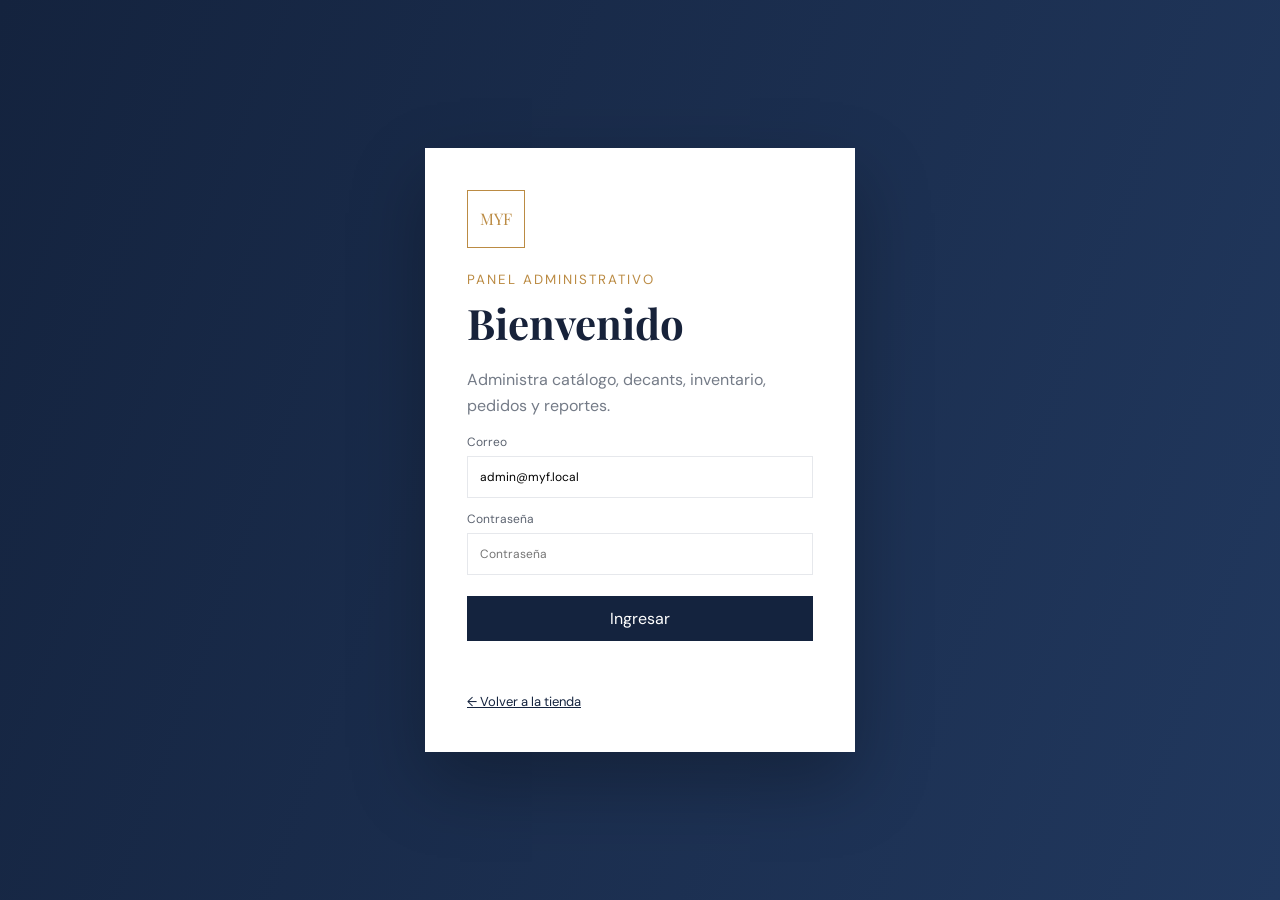
==== frontend/admin.html @ 6dc984df "subir sistema MYFperfumeria" ====
<!doctype html>
<html lang="es"><head><meta charset="utf-8"><meta name="viewport" content="width=device-width,initial-scale=1"><title>MYF Perfumes | Administración</title><link rel="preconnect" href="https://fonts.googleapis.com"><link rel="preconnect" href="https://fonts.gstatic.com" crossorigin><link href="https://fonts.googleapis.com/css2?family=DM+Sans:wght@400;500;600;700&family=Playfair+Display:wght@600;700&display=swap" rel="stylesheet"><link rel="stylesheet" href="admin.css"></head>
<body>
<section class="login-screen" id="loginScreen"><div class="login-card"><div class="admin-logo"><span>MYF</span></div><small>Panel administrativo</small><h1>Bienvenido</h1><p>Administra catálogo, decants, inventario, pedidos y reportes.</p><label>Correo<input id="email" value="admin@myf.local"></label><label>Contraseña<input id="password" type="password" placeholder="Contraseña"></label><button id="login">Ingresar</button><p class="error" id="loginMsg"></p><a href="index.html">← Volver a la tienda</a></div></section>
<div class="admin-shell" id="app" hidden>
<aside class="sidebar"><div class="side-brand"><span>MYF</span><b>MYF Perfumes</b></div><nav><button data-tab="dashboard" class="active">⌂ <span>Dashboard</span></button><button data-tab="productos">◇ <span>Productos</span></button><button data-tab="inventario">▤ <span>Inventario</span></button><button data-tab="ventas">＋ <span>Nueva venta</span></button><button data-tab="pedidos">▣ <span>Pedidos</span></button><button data-tab="clientes">◎ <span>Clientes</span></button><button data-tab="alertas">! <span>Alertas</span></button><button data-tab="reportes">▥ <span>Reportes</span></button></nav><button class="logout" id="logout">Salir</button></aside>
<main class="admin-main"><header class="topbar"><div><small>Administración</small><h2 id="pageTitle">Dashboard</h2></div><a href="index.html" target="_blank">Ver tienda ↗</a></header>
<section class="tab" id="dashboard"><div class="stats" id="dashboardStats"></div><div class="two-cols"><div class="panel"><div class="panel-head"><h3>Productos con atención</h3><button data-tab-jump="inventario">Ver inventario</button></div><div id="dashboardInventory"></div></div><div class="panel"><div class="panel-head"><h3>Alertas recientes</h3><button data-tab-jump="alertas">Ver alertas</button></div><div id="dashboardAlerts"></div></div></div></section>
<section class="tab" id="productos" hidden><div class="panel"><div class="panel-head"><div><h3>Catálogo</h3><p>Crea perfumes y configura botella, decants de 5 ml, 10 ml y 30 ml.</p></div><div class="catalog-actions"><button id="newBrand">+ Marca</button><button id="newCategory">+ Categoría</button><button class="primary" id="newProduct">+ Nuevo producto</button></div></div><div class="table-wrap"><table><thead><tr><th>Producto</th><th>Marca</th><th>Género</th><th>Presentaciones</th><th>Desde</th><th></th></tr></thead><tbody id="productRows"></tbody></table></div></div></section>
<section class="tab" id="inventario" hidden><div class="panel"><div class="panel-head"><div><h3>Inventario</h3><p>Botellas cerradas y mililitros disponibles para decants.</p></div><button id="reloadInventory">Actualizar</button></div><div class="inventory-grid" id="inventoryGrid"></div></div><div class="panel"><h3>Últimos movimientos</h3><div class="table-wrap"><table><thead><tr><th>Fecha</th><th>Producto ID</th><th>Movimiento</th><th>Cantidad</th><th>Motivo</th></tr></thead><tbody id="movementRows"></tbody></table></div></div></section>
<section class="tab" id="ventas" hidden><div class="panel narrow"><h3>Registrar venta directa</h3><p>Para ventas en feria, Instagram o local.</p><div class="form-grid"><label>Producto<select id="saleProduct"></select></label><label>Presentación<select id="salePresentation"></select></label><label>Cantidad<input id="saleQty" type="number" min="1" value="1"></label><label>Método de pago<select id="salePay"><option>EFECTIVO</option><option>YAPE</option><option>PLIN</option><option>TRANSFERENCIA</option><option>TARJETA</option><option>OTRO</option></select></label></div><label>Observación<textarea id="saleNotes" rows="2"></textarea></label><button class="primary" id="makeSale">Registrar venta</button><p id="saleMsg"></p></div></section>
<section class="tab" id="pedidos" hidden><div class="panel"><div class="panel-head"><div><h3>Pedidos y ventas</h3><p>Actualiza el estado de pedidos provenientes de la tienda.</p></div><button id="reloadOrders">Actualizar</button></div><div id="ordersList"></div></div></section>
<section class="tab" id="clientes" hidden><div class="panel"><h3>Clientes</h3><div class="table-wrap"><table><thead><tr><th>Cliente</th><th>Teléfono</th><th>Correo</th><th>Dirección</th></tr></thead><tbody id="clientRows"></tbody></table></div></div></section>
<section class="tab" id="alertas" hidden><div class="panel"><div class="panel-head"><h3>Alertas de inventario</h3><button id="reloadAlerts">Actualizar</button></div><div id="alertsList"></div></div></section>
<section class="tab" id="reportes" hidden><div class="stats" id="reportStats"></div><div class="two-cols"><div class="panel"><h3>Ventas por día</h3><div id="dailyReports"></div></div><div class="panel"><h3>Productos / presentaciones más vendidos</h3><div id="productReports"></div></div></div></section>
</main></div>

<div class="modal" id="productModal"><div class="modal-card"><button class="close" id="closeProductModal">×</button><small>Producto</small><h2 id="productFormTitle">Nuevo perfume</h2><form id="productForm"><input type="hidden" id="productId"><div class="form-grid"><label>Código<input id="pCode" required placeholder="PERF-NOMBRE"></label><label>Nombre<input id="pName" required></label><label>Marca<select id="pBrand"></select></label><label>Categoría<select id="pCategory"></select></label><label>Género<select id="pGender"><option>UNISEX</option><option>HOMBRE</option><option>MUJER</option></select></label><label>
    Imagen del producto
    <input id="pImageFile" type="file" accept="image/png,image/jpeg,image/webp">
    <input id="pImage" type="hidden">

    <div id="pImagePreviewBox" style="display:none; margin-top:10px;">
        <img id="pImagePreview"
             alt="Vista previa"
             style="width:100px; height:100px; object-fit:contain; border-radius:8px; background:#f5f5f5;">
    </div>
</label></div><label>Descripción<textarea id="pDescription" rows="3"></textarea></label><div class="variant-box"><h4>Presentaciones</h4><div class="variant-row"><label class="check"><input type="checkbox" id="vBottle" checked> Botella completa</label><input id="vBottleMl" type="number" min="1" value="100" placeholder="ml"><input id="vBottlePrice" type="number" step="0.01" min="0" placeholder="Precio"><input id="vBottleCost" type="number" step="0.01" min="0" placeholder="Costo"></div><div class="variant-row"><label class="check"><input type="checkbox" id="v5"> Decant 5 ml</label><span>5 ml</span><input id="v5Price" type="number" step="0.01" min="0" placeholder="Precio"><span></span></div><div class="variant-row"><label class="check"><input type="checkbox" id="v10"> Decant 10 ml</label><span>10 ml</span><input id="v10Price" type="number" step="0.01" min="0" placeholder="Precio"><span></span></div><div class="variant-row"><label class="check"><input type="checkbox" id="v30"> Decant 30 ml</label><span>30 ml</span><input id="v30Price" type="number" step="0.01" min="0" placeholder="Precio"><span></span></div></div><button class="primary full" type="submit">Guardar producto</button><p class="error" id="productFormMsg"></p></form></div></div>
<div class="toast" id="toast"></div><script src="admin.js"></script></body></html>
---- frontend/admin.css ----
:root{--navy:#14233e;--navy2:#1e3151;--gold:#bb8b43;--bg:#f5f6f8;--paper:#fff;--line:#e6e8ec;--muted:#747b87;--red:#aa4444;--green:#2b8061;--amber:#a16d1a;font-family:"DM Sans",system-ui,sans-serif;color:#17223a}*{box-sizing:border-box}body{margin:0;background:var(--bg)}button,input,select,textarea{font:inherit}.login-screen{min-height:100vh;background:linear-gradient(110deg,#14233e,#21385e);display:grid;place-items:center;padding:20px}.login-card{width:min(430px,94vw);background:#fff;padding:42px;box-shadow:0 30px 70px #0004}.admin-logo{width:58px;height:58px;border:1px solid var(--gold);display:grid;place-items:center;color:var(--gold);font-family:"Playfair Display";margin-bottom:20px}.login-card>small,.modal-card>small{color:var(--gold);text-transform:uppercase;letter-spacing:.15em}.login-card h1,.modal-card h2{font-family:"Playfair Display";font-size:42px;margin:6px 0}.login-card p{color:var(--muted);line-height:1.6}.login-card label,.modal-card label,.narrow label{display:block;font-size:12px;color:#5c6370;margin:13px 0}.login-card input,.modal-card input,.modal-card select,.modal-card textarea,.narrow input,.narrow select,.narrow textarea{width:100%;display:block;margin-top:6px;border:1px solid var(--line);padding:12px;outline:none;background:#fff}.login-card button,.primary{border:0;background:var(--navy);color:#fff;padding:12px 17px;cursor:pointer}.login-card button{width:100%;margin-top:8px}.login-card a{display:block;margin-top:20px;color:var(--navy);font-size:13px}.error{color:var(--red)!important;min-height:16px}.admin-shell{min-height:100vh;display:grid;grid-template-columns:230px 1fr}.sidebar{background:var(--navy);color:#fff;position:sticky;top:0;height:100vh;padding:24px 16px;display:flex;flex-direction:column}.side-brand{display:flex;align-items:center;gap:10px;margin-bottom:30px;padding:0 8px}.side-brand span{width:40px;height:40px;border:1px solid var(--gold);color:var(--gold);display:grid;place-items:center;font-family:"Playfair Display"}.side-brand b{font-family:"Playfair Display"}.sidebar nav{display:grid;gap:5px}.sidebar nav button,.logout{border:0;background:transparent;color:#cbd3df;text-align:left;padding:12px;border-radius:8px;cursor:pointer}.sidebar nav button.active,.sidebar nav button:hover{background:#ffffff12;color:#fff}.sidebar nav button span{margin-left:9px}.logout{margin-top:auto;border-top:1px solid #ffffff1a;border-radius:0}.admin-main{padding:0 32px 55px;min-width:0}.topbar{height:86px;display:flex;align-items:center;justify-content:space-between}.topbar small{color:var(--muted)}.topbar h2{margin:2px 0;font-family:"Playfair Display";font-size:30px}.topbar a{color:var(--navy);font-size:13px}.stats{display:grid;grid-template-columns:repeat(5,1fr);gap:13px;margin-bottom:18px}.stat{background:#fff;border:1px solid var(--line);padding:20px}.stat small{color:var(--muted)}.stat strong{display:block;font-family:"Playfair Display";font-size:31px;margin-top:7px}.two-cols{display:grid;grid-template-columns:1fr 1fr;gap:18px}.panel{background:#fff;border:1px solid var(--line);padding:22px;margin-bottom:18px}.panel.narrow{max-width:760px}.panel h3{font-family:"Playfair Display";font-size:23px;margin:0 0 5px}.panel p{margin:2px 0;color:var(--muted);font-size:13px}.panel-head{display:flex;justify-content:space-between;align-items:center;margin-bottom:16px;gap:16px}.panel-head button{border:1px solid var(--line);background:#fff;padding:9px 12px;cursor:pointer}.panel-head .primary{background:var(--navy);color:#fff;border:0}.catalog-actions{display:flex;gap:7px;flex-wrap:wrap}.catalog-actions button{border:1px solid var(--line);background:#fff;padding:9px 12px;cursor:pointer}.catalog-actions .primary{background:var(--navy);color:#fff;border-color:var(--navy)}.table-wrap{overflow:auto}table{width:100%;border-collapse:collapse;font-size:13px}th{text-align:left;color:var(--muted);font-weight:600;padding:10px;border-bottom:1px solid var(--line)}td{padding:12px 10px;border-bottom:1px solid var(--line);vertical-align:middle}.mini-product{display:flex;align-items:center;gap:10px}.thumb{width:42px;height:48px;background:#f3f0ea;display:grid;place-items:center;overflow:hidden}.thumb img{width:100%;height:100%;object-fit:contain}.badge{display:inline-block;padding:4px 7px;background:#eef0f3;font-size:10px;margin:2px;border-radius:20px}.badge.decant{background:#f4ead9;color:#8c6326}.row-action{border:0;background:none;text-decoration:underline;cursor:pointer;color:var(--navy)}.inventory-grid{display:grid;grid-template-columns:repeat(3,1fr);gap:12px}.inv-card{border:1px solid var(--line);padding:16px}.inv-card h4{margin:0 0 3px}.inv-card small{color:var(--muted)}.inv-fields{display:grid;grid-template-columns:1fr 1fr;gap:8px;margin-top:13px}.inv-fields label{font-size:10px;color:var(--muted)}.inv-fields input{width:100%;border:1px solid var(--line);padding:8px;margin-top:4px}.inv-card button{width:100%;margin-top:10px;border:0;background:var(--navy);color:#fff;padding:9px;cursor:pointer}.inv-card button.open-bottle{background:#f2e7d4;color:#72501d;border:1px solid #ddc69f}.status{font-size:11px;font-weight:700}.status.ok{color:var(--green)}.status.low{color:var(--amber)}.status.out{color:var(--red)}.form-grid{display:grid;grid-template-columns:1fr 1fr;gap:0 14px}.narrow .primary{margin-top:12px}.order-card{border:1px solid var(--line);padding:16px;margin:10px 0;display:grid;grid-template-columns:1.2fr 1fr auto;gap:18px;align-items:center}.order-card h4{margin:0}.order-card small{color:var(--muted)}.order-items{font-size:12px;color:#59606d;margin-top:5px}.order-card select{border:1px solid var(--line);padding:8px}.alert-item{border-left:3px solid var(--amber);background:#faf9f6;padding:13px;margin:8px 0;display:flex;justify-content:space-between;gap:15px}.alert-item.danger{border-left-color:var(--red)}.alert-item small{color:var(--muted)}.report-row{display:flex;justify-content:space-between;border-bottom:1px solid var(--line);padding:10px 0;font-size:13px}.modal{position:fixed;inset:0;background:#0b1424aa;display:none;align-items:center;justify-content:center;padding:20px;z-index:50}.modal.open{display:flex}.modal-card{background:#fff;width:min(800px,96vw);max-height:94vh;overflow:auto;padding:30px;position:relative}.close{position:absolute;right:18px;top:13px;border:0;background:none;font-size:30px;cursor:pointer}.variant-box{border:1px solid var(--line);padding:15px;margin:18px 0}.variant-box h4{margin:0 0 10px}.variant-row{display:grid;grid-template-columns:1.4fr .7fr 1fr 1fr;align-items:center;gap:8px;border-top:1px solid var(--line);padding:9px 0}.variant-row:first-of-type{border-top:0}.variant-row input{margin:0}.variant-row .check{display:flex;align-items:center;gap:7px;margin:0}.variant-row .check input{width:auto}.full{width:100%}.toast{position:fixed;bottom:25px;left:50%;transform:translate(-50%,20px);background:var(--navy);color:#fff;padding:12px 18px;opacity:0;transition:.2s;z-index:90}.toast.show{opacity:1;transform:translate(-50%,0)}
@media(max-width:1100px){.stats{grid-template-columns:repeat(3,1fr)}.inventory-grid{grid-template-columns:repeat(2,1fr)}}@media(max-width:800px){.admin-shell{grid-template-columns:72px 1fr}.side-brand b,.sidebar nav button span{display:none}.side-brand{padding:0;justify-content:center}.sidebar nav button{text-align:center;font-size:20px}.admin-main{padding:0 14px 40px}.two-cols{grid-template-columns:1fr}.stats{grid-template-columns:1fr 1fr}.inventory-grid{grid-template-columns:1fr}.order-card{grid-template-columns:1fr}.form-grid{grid-template-columns:1fr}.variant-row{grid-template-columns:1.3fr .6fr 1fr}.variant-row>*:last-child{display:none}}
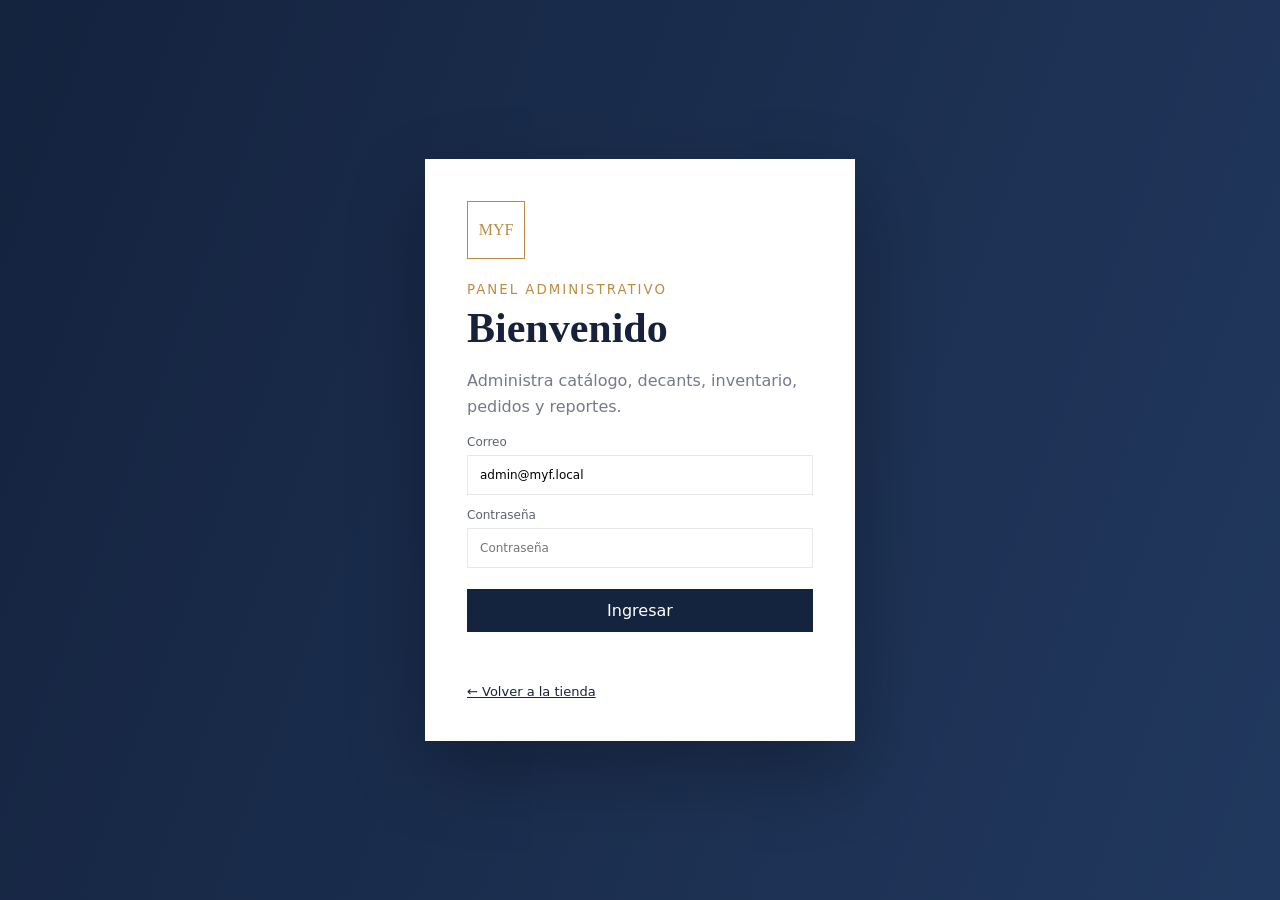
==== commit 9c41bd36: "Enforce Netlify content security policy Co-authored-by: Copilot <223556219+Copilot@users.noreply.git" ====
--- a/frontend/admin.html
+++ b/frontend/admin.html
@@ -1,5 +1,5 @@
 <!doctype html>
-<html lang="es"><head><meta charset="utf-8"><meta name="viewport" content="width=device-width,initial-scale=1"><title>MYF Perfumes | Administración</title><link rel="preconnect" href="https://fonts.googleapis.com"><link rel="preconnect" href="https://fonts.gstatic.com" crossorigin><link href="https://fonts.googleapis.com/css2?family=DM+Sans:wght@400;500;600;700&family=Playfair+Display:wght@600;700&display=swap" rel="stylesheet"><link rel="stylesheet" href="admin.css"></head>
+<html lang="es"><head><meta charset="utf-8"><meta name="viewport" content="width=device-width,initial-scale=1"><title>MYF Perfumes | Administración</title><link rel="stylesheet" href="admin.css"></head>
 <body>
 <section class="login-screen" id="loginScreen"><div class="login-card"><div class="admin-logo"><span>MYF</span></div><small>Panel administrativo</small><h1>Bienvenido</h1><p>Administra catálogo, decants, inventario, pedidos y reportes.</p><label>Correo<input id="email" value="admin@myf.local"></label><label>Contraseña<input id="password" type="password" placeholder="Contraseña"></label><button id="login">Ingresar</button><p class="error" id="loginMsg"></p><a href="index.html">← Volver a la tienda</a></div></section>
 <div class="admin-shell" id="app" hidden>
@@ -26,4 +26,4 @@
              style="width:100px; height:100px; object-fit:contain; border-radius:8px; background:#f5f5f5;">
     </div>
 </label></div><label>Descripción<textarea id="pDescription" rows="3"></textarea></label><div class="variant-box"><h4>Presentaciones</h4><div class="variant-row"><label class="check"><input type="checkbox" id="vBottle" checked> Botella completa</label><input id="vBottleMl" type="number" min="1" value="100" placeholder="ml"><input id="vBottlePrice" type="number" step="0.01" min="0" placeholder="Precio"><input id="vBottleCost" type="number" step="0.01" min="0" placeholder="Costo"></div><div class="variant-row"><label class="check"><input type="checkbox" id="v5"> Decant 5 ml</label><span>5 ml</span><input id="v5Price" type="number" step="0.01" min="0" placeholder="Precio"><span></span></div><div class="variant-row"><label class="check"><input type="checkbox" id="v10"> Decant 10 ml</label><span>10 ml</span><input id="v10Price" type="number" step="0.01" min="0" placeholder="Precio"><span></span></div><div class="variant-row"><label class="check"><input type="checkbox" id="v30"> Decant 30 ml</label><span>30 ml</span><input id="v30Price" type="number" step="0.01" min="0" placeholder="Precio"><span></span></div></div><button class="primary full" type="submit">Guardar producto</button><p class="error" id="productFormMsg"></p></form></div></div>
-<div class="toast" id="toast"></div><script src="admin.js"></script></body></html>
+<div class="toast" id="toast"></div><script src="runtime-config.js"></script><script src="admin.js"></script></body></html>
